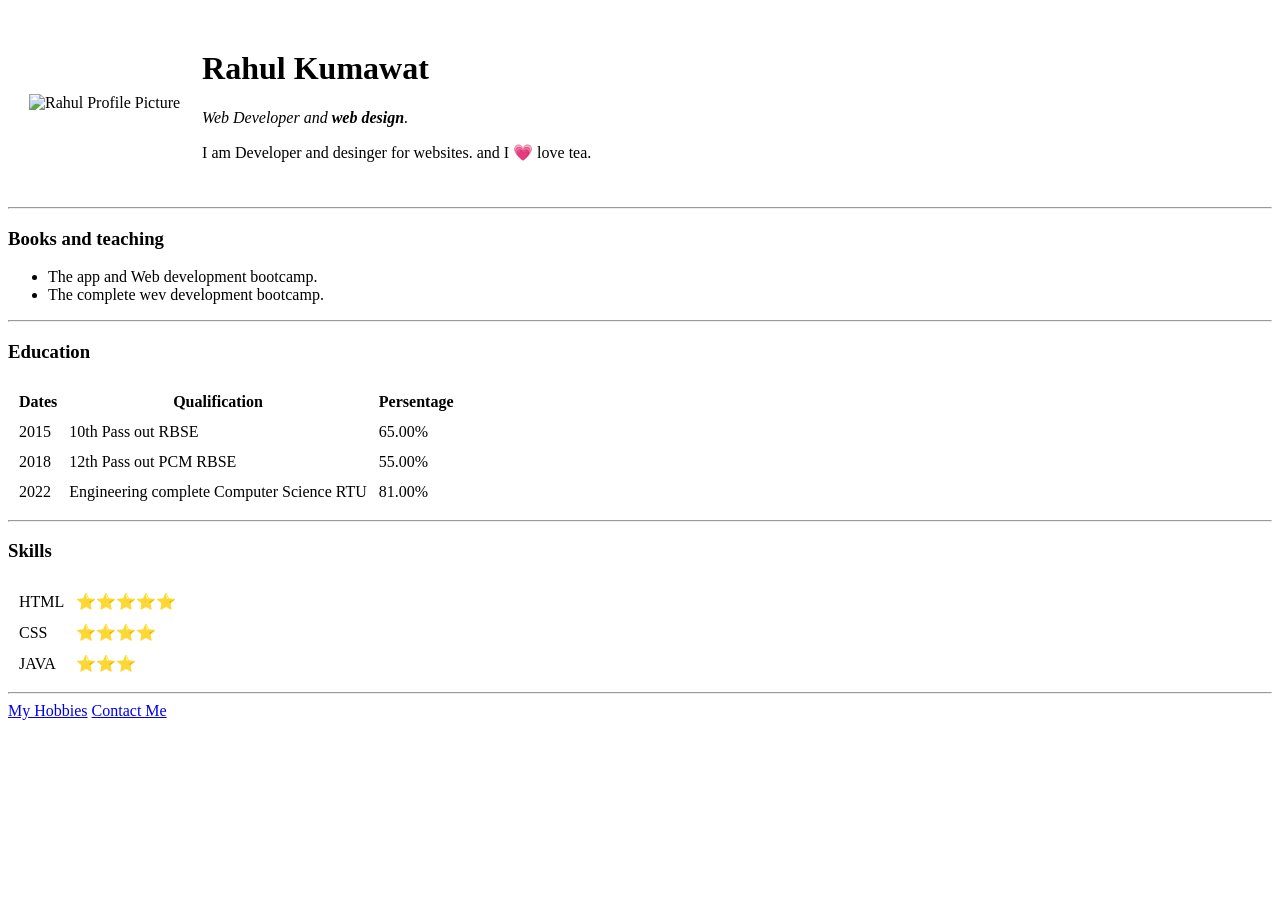
==== index.html @ 817c523f "Add initial cv files" ====
<!DOCTYPE html>
<html lang="en">
  <head>
    <meta charset="UTF-8" />
    <meta http-equiv="X-UA-Compatible" content="IE=edge" />
    <meta name="viewport" content="width=device-width, initial-scale=1.0" />
    <title>Rahul Personal Site</title>
  </head>

  <body>
    <table cellspacing="20">
      <tr>
        <td>
          <img src="Rahul.png" alt="Rahul Profile Picture" width="150px" />
        </td>
        <td>
          <h1>Rahul Kumawat</h1>
          <p>
            <em>Web Developer and <strong>web design</strong>.</em>
          </p>
          <p>I am Developer and desinger for websites. and I 💗 love tea.</p>
        </td>
      </tr>
    </table>
    <hr />
    <h3>Books and teaching</h3>
    <ul>
      <li>The app and Web development bootcamp.</li>
      <li>The complete wev development bootcamp.</li>
    </ul>
    <hr />
    <h3>Education</h3>
    <table cellspacing="10">
      <thead>
        <tr>
          <th>Dates</th>
          <th>Qualification</th>
          <th>Persentage</th>
        </tr>
      </thead>
      <tr>
        <td>2015</td>
        <td>10th Pass out RBSE</td>
        <td>65.00%</td>
      </tr>
      <tr>
        <td>2018</td>
        <td>12th Pass out PCM RBSE</td>
        <td>55.00%</td>
      </tr>
      <tr>
        <td>2022</td>
        <td>Engineering complete Computer Science RTU</td>
        <td>81.00%</td>
      </tr>
    </table>
    <hr />
    <h3>Skills</h3>
    <table cellspacing="10">
      <tr>
        <td>HTML</td>
        <td>⭐⭐⭐⭐⭐</td>
      </tr>
      <tr>
        <td>CSS</td>
        <td>⭐⭐⭐⭐</td>
      </tr>
      <tr>
        <td>JAVA</td>
        <td>⭐⭐⭐</td>
      </tr>
    </table>
    <hr />
    <a href="hobbies.html">My Hobbies</a>
    <a href="contact-me.html">Contact Me</a>
  </body>
</html>
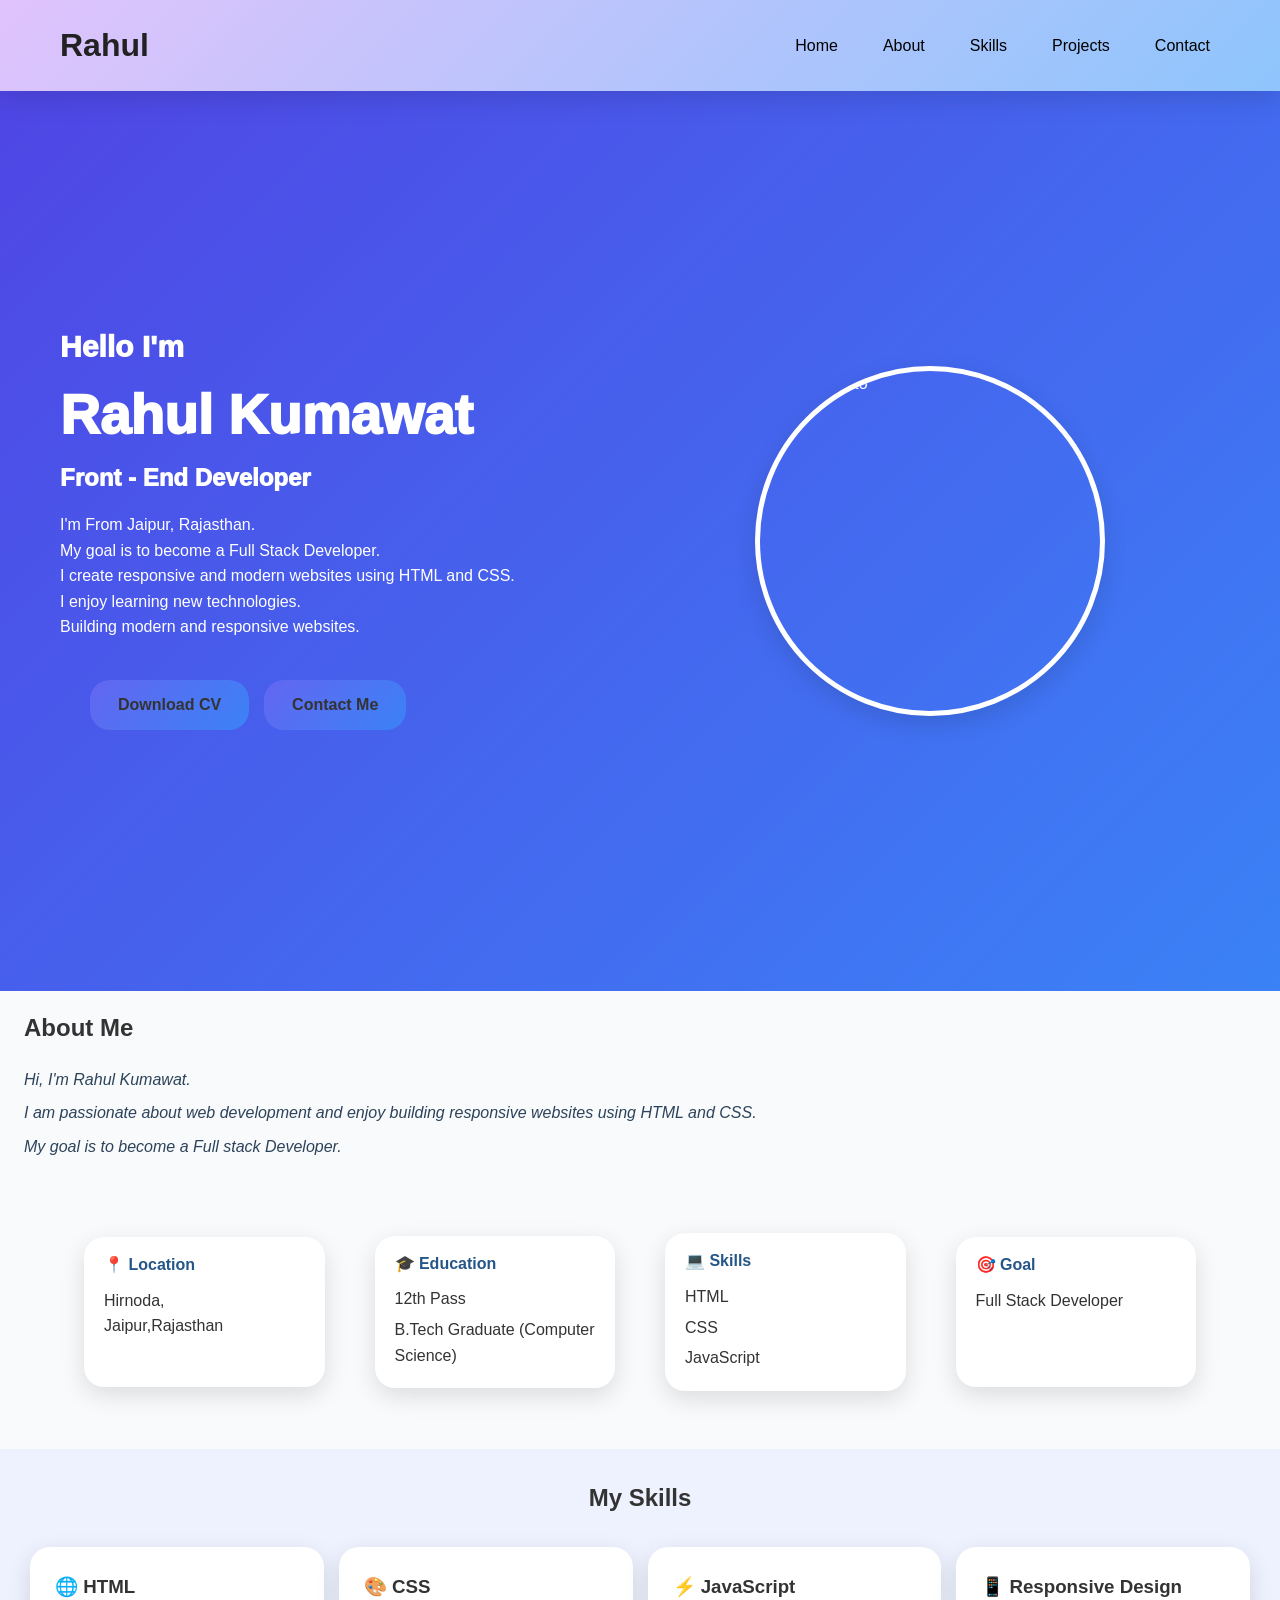
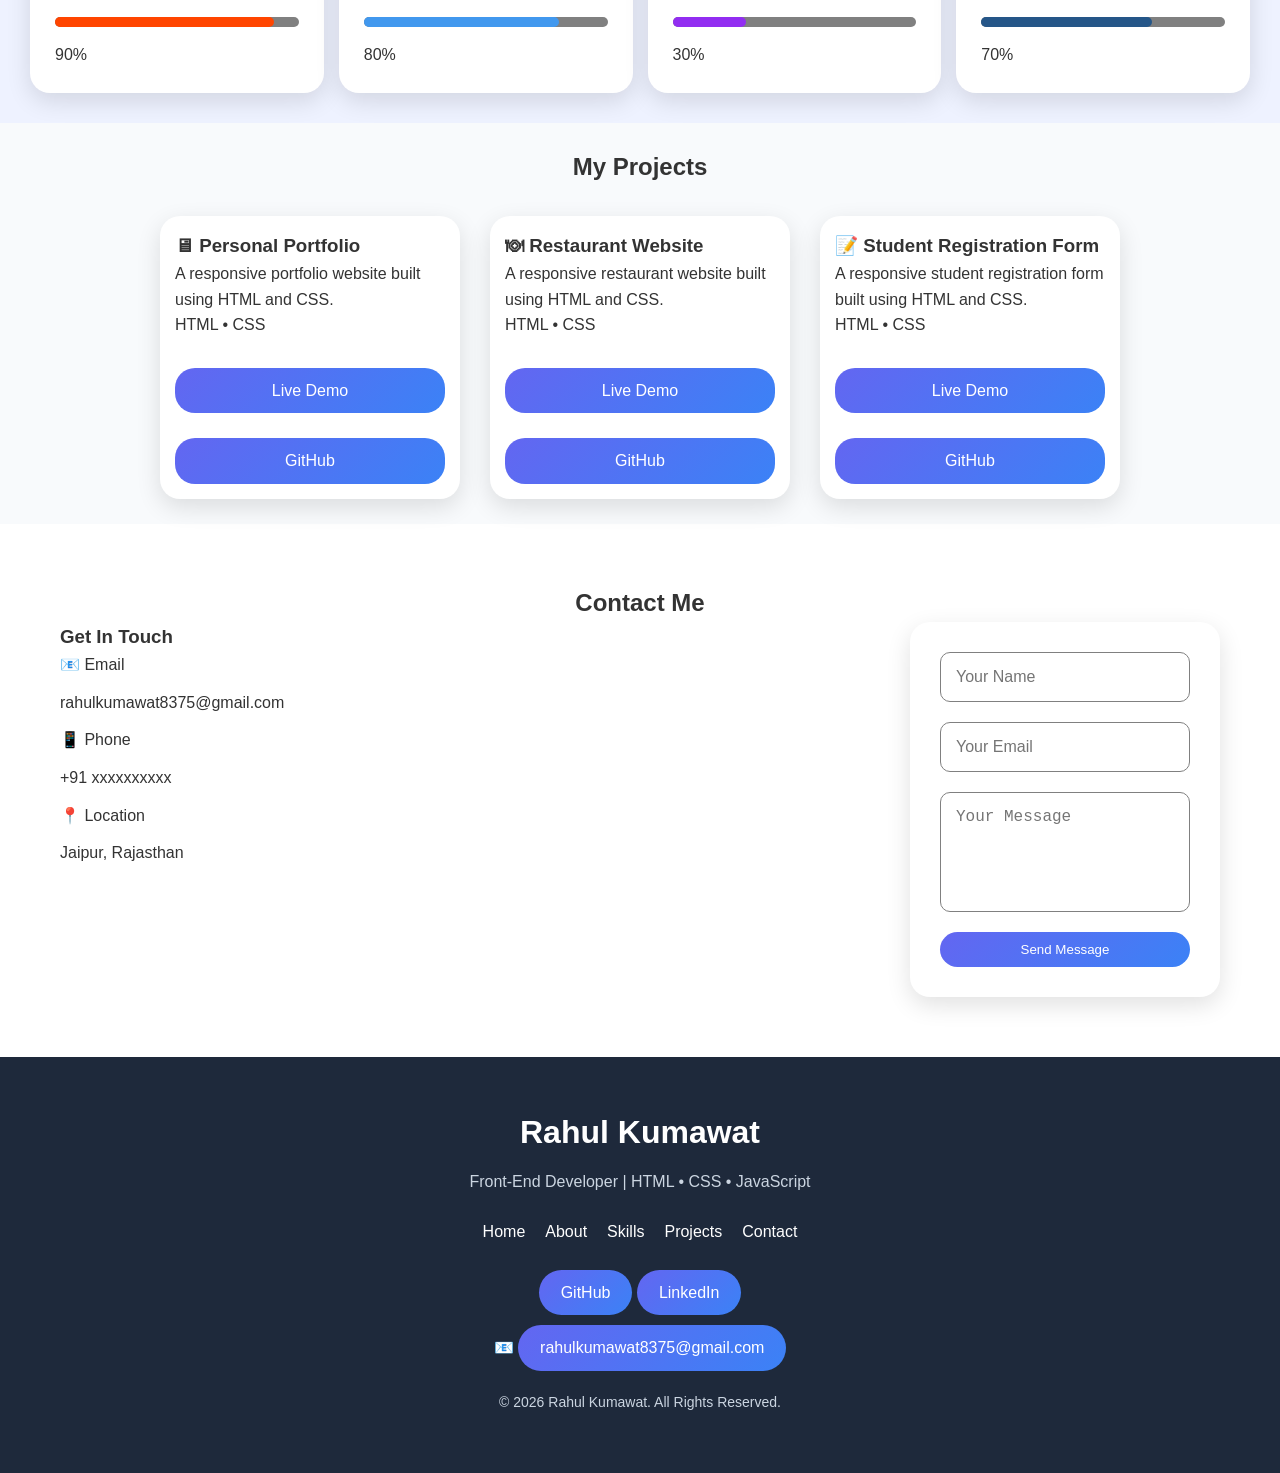
==== commit a5c4917c: "Update index.html and style.css" ====
--- a/index.html
+++ b/index.html
@@ -1,77 +1,207 @@
-<!DOCTYPE html>
+<!doctype html>
 <html lang="en">
-  <head>
+
+<head>
     <meta charset="UTF-8" />
-    <meta http-equiv="X-UA-Compatible" content="IE=edge" />
     <meta name="viewport" content="width=device-width, initial-scale=1.0" />
-    <title>Rahul Personal Site</title>
-  </head>
+    <title>Personal Portfolio</title>
+    <link rel="stylesheet" href="style.css" />
+</head>
 
-  <body>
-    <table cellspacing="20">
-      <tr>
-        <td>
-          <img src="Rahul.png" alt="Rahul Profile Picture" width="150px" />
-        </td>
-        <td>
-          <h1>Rahul Kumawat</h1>
-          <p>
-            <em>Web Developer and <strong>web design</strong>.</em>
-          </p>
-          <p>I am Developer and desinger for websites. and I 💗 love tea.</p>
-        </td>
-      </tr>
-    </table>
-    <hr />
-    <h3>Books and teaching</h3>
-    <ul>
-      <li>The app and Web development bootcamp.</li>
-      <li>The complete wev development bootcamp.</li>
-    </ul>
-    <hr />
-    <h3>Education</h3>
-    <table cellspacing="10">
-      <thead>
-        <tr>
-          <th>Dates</th>
-          <th>Qualification</th>
-          <th>Persentage</th>
-        </tr>
-      </thead>
-      <tr>
-        <td>2015</td>
-        <td>10th Pass out RBSE</td>
-        <td>65.00%</td>
-      </tr>
-      <tr>
-        <td>2018</td>
-        <td>12th Pass out PCM RBSE</td>
-        <td>55.00%</td>
-      </tr>
-      <tr>
-        <td>2022</td>
-        <td>Engineering complete Computer Science RTU</td>
-        <td>81.00%</td>
-      </tr>
-    </table>
-    <hr />
-    <h3>Skills</h3>
-    <table cellspacing="10">
-      <tr>
-        <td>HTML</td>
-        <td>⭐⭐⭐⭐⭐</td>
-      </tr>
-      <tr>
-        <td>CSS</td>
-        <td>⭐⭐⭐⭐</td>
-      </tr>
-      <tr>
-        <td>JAVA</td>
-        <td>⭐⭐⭐</td>
-      </tr>
-    </table>
-    <hr />
-    <a href="hobbies.html">My Hobbies</a>
-    <a href="contact-me.html">Contact Me</a>
-  </body>
-</html>
+<body>
+    <header class="header">
+        <nav class="nav">
+            <a href="#home" class="logo">Rahul</a>
+            <ul>
+                <li><a href="#home">Home</a></li>
+                <li><a href="#about">About</a></li>
+                <li><a href="#skills">Skills</a></li>
+                <li><a href="#projects">Projects</a></li>
+                <li><a href="#contact">Contact</a></li>
+            </ul>
+        </nav>
+    </header>
+    <main>
+        <section id="home" class="hero">
+            <div class="content">
+                <h2>Hello I'm</h2>
+                <h1>Rahul Kumawat</h1>
+                <h3>Front - End Developer</h3>
+                <p>I'm From Jaipur, Rajasthan.</p>
+                <p>My goal is to become a Full Stack Developer.</p>
+                <p>I create responsive and modern websites using HTML and CSS.</p>
+                <p>I enjoy learning new technologies.</p>
+                <p>Building modern and responsive websites.</p>
+                <div class="herobtns">
+                    <a href="resume/resume.pdf" download class="cvbtn">Download CV</a>
+                    <a href="#contact" class="contactbtn">Contact Me</a>
+                </div>
+            </div>
+            <div class="heroimg">
+                <img src="images/_DSC4945.jpeg" alt="Profile Photo" />
+            </div>
+        </section>
+        <section id="about" class="about">
+            <h2>About Me</h2>
+            <div class="aboutcontent">
+                <p>Hi, I'm Rahul Kumawat.</p>
+                <p>
+                    I am passionate about web development and enjoy building responsive
+                    websites using HTML and CSS.
+                </p>
+                <p>My goal is to become a Full stack Developer.</p>
+            </div>
+            <div class="cards">
+                <div class="card">
+                    <h4>📍 Location</h4>
+                    <p>
+                        Hirnoda, <br />
+                        Jaipur,Rajasthan
+                    </p>
+                </div>
+                <div class="card">
+                    <h4>🎓 Education</h4>
+                    <p>12th Pass</p>
+                    <p>B.Tech Graduate (Computer Science)</p>
+                </div>
+                <div class="card">
+                    <h4>💻 Skills</h4>
+                    <p>HTML</p>
+                    <p>CSS</p>
+                    <p>JavaScript</p>
+                </div>
+                <div class="card">
+                    <h4>🎯 Goal</h4>
+                    <p>Full Stack Developer</p>
+                </div>
+            </div>
+        </section>
+        <section id="skills" class="skills">
+            <h2>My Skills</h2>
+            <div class="skill-container">
+                <div class="skill-card">
+                    <h3>🌐 HTML</h3>
+                    <div class="progress">
+                        <div class="progress-bar html"></div>
+                    </div>
+                    <p>90%</p>
+                </div>
+                <div class="skill-card">
+                    <h3>🎨 CSS</h3>
+                    <div class="progress">
+                        <div class="progress-bar css"></div>
+                    </div>
+                    <p>80%</p>
+                </div>
+                <div class="skill-card">
+                    <h3>⚡ JavaScript</h3>
+                    <div class="progress">
+                        <div class="progress-bar js"></div>
+                    </div>
+                    <p>30%</p>
+                </div>
+                <div class="skill-card">
+                    <h3>📱 Responsive Design</h3>
+                    <div class="progress">
+                        <div class="progress-bar responsive"></div>
+                    </div>
+                    <p>70%</p>
+                </div>
+            </div>
+        </section>
+        <section id="projects" class="projects">
+            <h2>My Projects</h2>
+            <div class="project-container">
+                <div class="project-card">
+                    <h3>🖥 Personal Portfolio</h3>
+                    <p>A responsive portfolio website built using HTML and CSS.</p>
+                    <p>HTML • CSS</p>
+                    <div class="project-buttons">
+                        <a href="https://rahulkumawat30.github.io/Personal-Portfolio/" target="_blank"
+                            rel="noopener noreferrer">Live Demo</a>
+                        <a href="https://github.com/rahulkumawat30/Personal-Portfolio" target="_blank"
+                            rel="noopener noreferrer">GitHub</a>
+                    </div>
+                </div>
+                <div class="project-card">
+                    <h3>🍽 Restaurant Website</h3>
+                    <p>A responsive restaurant website built using HTML and CSS.</p>
+                    <p>HTML • CSS</p>
+                    <div class="project-buttons">
+                        <a href="https://rahulkumawat30.github.io/Restaurant-Website/" target="_blank"
+                            rel="noopener noreferrer">Live Demo</a>
+                        <a href="https://github.com/rahulkumawat30/Restaurant-Website" target="_blank"
+                            rel="noopener noreferrer">GitHub</a>
+                    </div>
+                </div>
+                <div class="project-card">
+                    <h3>📝 Student Registration Form</h3>
+                    <p>A responsive student registration form built using HTML and CSS.</p>
+                    <p>HTML • CSS</p>
+                    <div class="project-buttons">
+                        <a href="https://rahulkumawat30.github.io/Student-Registration-form/" target="_blank"
+                            rel="noopener noreferrer">Live Demo</a>
+                        <a href="https://github.com/rahulkumawat30/Student-Registration-form" target="_blank"
+                            rel="noopener noreferrer">GitHub</a>
+                    </div>
+                </div>
+            </div>
+        </section>
+        <section id="contact" class="contact">
+            <h2>Contact Me</h2>
+            <div class="contact-container">
+                <!-- left side -->
+                <div class="contact-info">
+                    <h3>Get In Touch</h3>
+                    <p>📧 Email</p>
+                    <p>rahulkumawat8375@gmail.com</p>
+                    <p>📱 Phone</p>
+                    <p>+91 xxxxxxxxxx</p>
+                    <p>📍 Location</p>
+                    <p>Jaipur, Rajasthan</p>
+                </div>
+                <!-- right side -->
+                <form class="form" method="post">
+                    <input maxlength="30" type="text" placeholder="Your Name">
+                    <input type="email" placeholder="Your Email">
+                    <textarea placeholder="Your Message"></textarea>
+                    <button type="submit">Send Message</button>
+                </form>
+            </div>
+        </section>
+    </main>
+    <footer class="footer">
+        <div class="footer-content">
+            <h2>Rahul Kumawat</h2>
+            <p>Front-End Developer | HTML • CSS • JavaScript</p>
+            <div class="footer-links">
+                <a href="#home">Home</a>
+            <a href="#about">About</a>
+            <a href="#skills">Skills</a>
+            <a href="#projects">Projects</a>
+            <a href="#contact">Contact</a>
+            </div>
+            <div class="social-links">
+                <a href="https://github.com/rahulkumawat30" target="_blank" rel="noopener noreferrer">
+                GitHub
+            </a>
+            <a href="https://www.linkedin.com/in/rahul-kumawat-bb94521a8/"
+       target="_blank"
+       rel="noopener noreferrer">
+       LinkedIn
+    </a>
+    <p>
+    📧
+    <a href="mailto:rahulkumawat8375@gmail.com">
+        rahulkumawat8375@gmail.com
+    </a>
+</p>
+            </div>
+            <p class="copyright">
+                &copy; 2026 Rahul Kumawat. All Rights Reserved.
+            </p>
+        </div>
+    </footer>
+</body>
+
+</html>
--- a/style.css
+++ b/style.css
@@ -0,0 +1,528 @@
+/* Global Styles */
+
+* {
+  margin: 0;
+  padding: 0;
+  box-sizing: border-box;
+}
+
+html {
+  scroll-behavior: smooth;
+}
+
+body {
+  color: #333;
+  font-family: Arial, Helvetica, sans-serif;
+  font-size: 16px;
+  line-height: 1.6;
+}
+
+/* Header */
+
+.header {
+  /* background-image: linear-gradient(135deg, #e0c3fc 0%, #8ec5fc 100%); */
+  background: linear-gradient(135deg, #E0C3FC, #8EC5FC);
+  box-shadow: 0 8px 25px rgba(0,0,0,.12);
+  position: sticky;
+  top: 0;
+  z-index: 1000;
+}
+
+/* navigation */
+
+.nav {
+  display: flex;
+  justify-content: space-between;
+  align-items: center;
+  padding: 20px 60px;
+}
+
+.nav ul {
+  display: flex;
+  gap: 25px;
+}
+
+.nav li {
+  list-style: none;
+}
+
+.nav li a {
+  display: block;
+  text-decoration: none;
+  font-weight: 500;
+  color: black;
+  padding: 10px;
+  border-radius: 20px;
+  transition:
+    background-color 0.3s,
+    color 0.3s,
+    transform 0.3s;
+}
+
+.nav li a:hover {
+  background-color: lightblue;
+  color: white;
+  transform: translateY(-2px);
+}
+
+.logo {
+  text-decoration: none;
+  color: #222;
+  font-size: 2rem;
+  font-weight: bold;
+  cursor: pointer;
+  transition: transform 0.3s;
+}
+
+.logo:hover {
+  transform: scale(1.1);
+}
+
+/* hero section */
+
+.hero {
+  color: white;
+  min-height: 100vh;
+  padding: 60px;
+  /* background: linear-gradient(#4198ee, #922df1); */
+  background: linear-gradient(135deg, #4F46E5, #3B82F6);
+  display: flex;
+  justify-content: space-between;
+  align-items: center;
+}
+
+.content {
+  flex: 1;
+  display: flex;
+  flex-direction: column;
+  justify-content: center;
+  max-width: 600px;
+}
+
+.hero h1 {
+  font-size: 55px;
+}
+
+.hero h2 {
+  font-size: 30px;
+}
+
+.hero h3 {
+  font-size: 24px;
+  margin-bottom: 15px;
+}
+
+.hero h1,
+.hero h2,
+.hero h3 {
+  font-weight: 1000;
+}
+
+.hero p {
+  max-width: 600px;
+}
+
+.herobtns {
+  padding: 15px;
+  margin: 15px;
+  display: flex;
+  gap: 15px;
+  margin-top: 25px;
+}
+
+.herobtns a {
+  text-decoration: none;
+  background: linear-gradient(135deg,#6366F1,#3B82F6);
+  color: #333;
+  border: none;
+  padding: 12px 28px;
+  border-radius: 20px;
+  transition: transform 0.3s;
+  margin-right: 0;
+  font-weight: 600;
+}
+
+.herobtns a:hover {
+  background: linear-gradient(135deg,#4338CA,#2563EB);
+  color: white;
+  transform: translateY(-3px);
+}
+
+.heroimg {
+  flex: 1;
+  display: flex;
+  justify-content: center;
+}
+
+.heroimg img {
+  width: 350px;
+  height: 350px;
+  border-radius: 50%;
+  object-fit: cover;
+  box-shadow: 0 8px 25px rgba(0,0,0,.12);
+  border: 5px solid white;
+}
+
+/* about section */
+
+.about {
+  /* background-image: linear-gradient(#d7b8f3, #4885be); */
+  background-color: #F8FAFC;
+  text-align: left;
+  padding: 18px 24px;
+}
+
+.about h2 {
+  margin-bottom: 15px;
+}
+
+.aboutcontent {
+  margin-bottom: 40px;
+}
+.about .aboutcontent {
+  font-family: Verdana, Geneva, Tahoma, sans-serif;
+  font-style: italic;
+  color: #2d435a;
+  line-height: 2.1;
+}
+
+.about .cards {
+  display: flex;
+  justify-content: space-between;
+  align-items: center;
+  padding: 30px 40px;
+  margin: 10px 20px;
+  gap: 50px;
+}
+
+.about .cards .card {
+  width: 250px;
+  min-height: 150px;
+  background-color: white;
+  padding: 15px 20px;
+  border-radius: 20px;
+  box-shadow: 0 8px 25px rgba(0,0,0,.12);
+  transition: transform 0.3s;
+}
+
+.about .cards h4 {
+  color: #255688;
+  margin-bottom: 10px;
+}
+.card p{
+    margin-bottom: 5px;
+}
+
+.about .cards .card:hover {
+  transform: translateY(-5px);
+  color: rgb(85, 35, 177);
+}
+
+/* skills section */
+
+.skills {
+  /* background: linear-gradient(#e793d2, #eeb075, #96949433); */
+  background-color: #EEF2FF;
+  padding: 30px 30px;
+}
+.skills h2 {
+  text-align: center;
+  margin-bottom: 30px;
+}
+.skill-container {
+  display: flex;
+  gap: 15px;
+  justify-content: space-between;
+}
+
+.skill-card {
+  flex: 1;
+  padding: 25px 25px;
+  background-color: white;
+  border-radius: 20px;
+  box-shadow: 0 8px 25px rgba(0,0,0,.12);
+  transition: transform 0.3s;
+  display: flex;
+  flex-direction: column;
+  gap: 15px;
+}
+
+.skill-card:hover {
+  transform: translateY(-5px);
+}
+
+.progress {
+  width: 100%;
+  height: 10px;
+  border-radius: 20px;
+  background-color: gray;
+}
+
+.progress-bar {
+  height: 100%;
+  border-radius: 20px;
+}
+
+.html {
+  width: 90%;
+  background-color: orangered;
+}
+
+.css {
+  width: 80%;
+  background-color: #4198ee;
+}
+
+.js {
+  width: 30%;
+  background-color: #922df1;
+}
+
+.responsive {
+  width: 70%;
+  background-color: #255688;
+}
+
+/* project section */
+
+.projects {
+  /* background-image: linear-gradient(#d7b8f3, #4885be); */
+  background-color: #F8FAFC;
+  padding: 25px 25px;
+}
+
+.projects h2 {
+  text-align: center;
+  margin-bottom: 30px;
+}
+
+.project-container {
+  display: flex;
+  justify-content: center;
+  gap: 30px;
+  flex-wrap: wrap;
+}
+
+.project-card{
+    width: 300px;
+    background-color: white;
+    border-radius: 20px;
+    padding: 15px 15px;
+    box-shadow: 0 8px 25px rgba(0,0,0,.12);
+transition: transform 0.3s;
+}
+
+
+.project-card:hover{
+    transform: translateY(-5px);
+}
+
+.project-buttons a{
+text-decoration: none;
+ background: linear-gradient(135deg,#6366F1,#3B82F6);
+color: white;
+border-radius: 20px;
+padding:10px ;
+transition: 0.3s;
+display: block;
+text-align: center;
+gap: 10px;
+margin-top: 15px;
+}
+
+.project-buttons{
+    margin-top: 15px;
+    display: flex;
+    flex-direction: column;
+    gap: 10px;
+}
+.project-buttons a:hover{ 
+background: linear-gradient(135deg,#4338CA,#2563EB);
+}
+
+/* contact section */
+
+.contact{
+    padding: 60px;
+}
+.contact h2{
+    
+    text-align: center;
+}
+
+.contact-info p{
+    margin-bottom: 12px;
+}
+.contact-container{
+    display: flex;
+    justify-content: space-between;
+    gap: 40px;
+}
+ 
+.form{
+    display: flex;
+    flex-direction: column;
+    gap: 20px;
+    background-color: white;
+    padding: 30px;
+    border-radius: 20px;
+    box-shadow: 0 8px 25px rgba(0,0,0,.12);
+}
+.form input, .form textarea{
+    width: 250px;
+    padding: 15px;
+    border: 1px solid gray;
+    border-radius: 10px;
+    font-size: 16px;
+}
+textarea{
+    resize: none;
+    height: 120px;
+}
+input:focus, textarea:focus{
+    outline: none;
+    border: 2px solid #6c63ff;
+    box-shadow: 0 8px 25px rgba(0,0,0,.12);
+    border-color: purple;
+}
+
+.form button{
+  background: linear-gradient(135deg,#6366F1,#3B82F6);
+color: white;
+border: none;
+padding: 10px;
+border-radius: 20px;
+transition: transform 0.3s;
+cursor: pointer;
+}
+
+.form button:hover{
+    transform: translateY(-3px);
+}
+
+/* footer section */
+
+.footer{
+    background:#1E293B;
+    color:white;
+    padding:50px 20px;
+    text-align:center;
+}
+
+
+.footer-content{
+    max-width:900px;
+    margin:auto;
+}
+.footer h2{
+    margin-bottom:10px;
+    font-size:2rem;
+}
+
+.footer p{
+    margin:10px 0;
+    color:#CBD5E1;
+}
+
+.footer-links{
+    margin:25px 0;
+    display:flex;
+    justify-content:center;
+    flex-wrap:wrap;
+    gap:20px;
+}
+.footer-links a{
+    color:white;
+    text-decoration:none;
+    transition:.3s;
+}
+.footer-links a:hover{
+    color:#60A5FA;
+}
+.social-links{
+    margin:20px 0;
+}
+.social-links a{
+    display:inline-block;
+    text-decoration:none;
+    color:white;
+    padding:10px 22px;
+    border-radius:30px;
+    background:linear-gradient(135deg,#6366F1,#3B82F6);
+    transition:.3s;
+}
+.social-links a:hover{
+    transform:translateY(-3px);
+    background:linear-gradient(135deg,#4338CA,#2563EB);
+}
+
+.copyright{
+    margin-top:30px;
+    font-size:14px;
+}
+
+/* responsive */
+
+@media (max-width: 768px) {
+  .nav {
+    flex-direction: column;
+  }
+
+  .nav ul {
+    width: 100%;
+    flex-direction: column;
+    margin-top: 20px;
+    gap: 15px;
+    align-items: center;
+  }
+
+  .nav li a {
+    text-align: center;
+  }
+
+  .hero {
+    flex-direction: column-reverse;
+    gap: 15px;
+    align-items: center;
+    padding: 40px 20px;
+    text-align: center;
+  }
+
+  .heroimg img {
+    width: 250px;
+    height: 250px;
+  }
+
+  .herobtns {
+    display: flex;
+    flex-direction: column;
+    gap: 15px;
+  }
+
+  .about .cards {
+    flex-direction: column;
+  }
+  .card {
+    width: 100%;
+    max-width: 350px;
+  }
+  .skill-card {
+    width: 100%;
+  }
+
+  .skill-container {
+    flex-direction: column;
+    gap: 15px;
+  }
+  .project-container{
+    flex-direction: column;
+    gap: 15px;
+  }
+  .contact-container{
+flex-direction:column;
+}
+.footer-links{
+    flex-direction:column;
+    gap:12px;
+}
+}
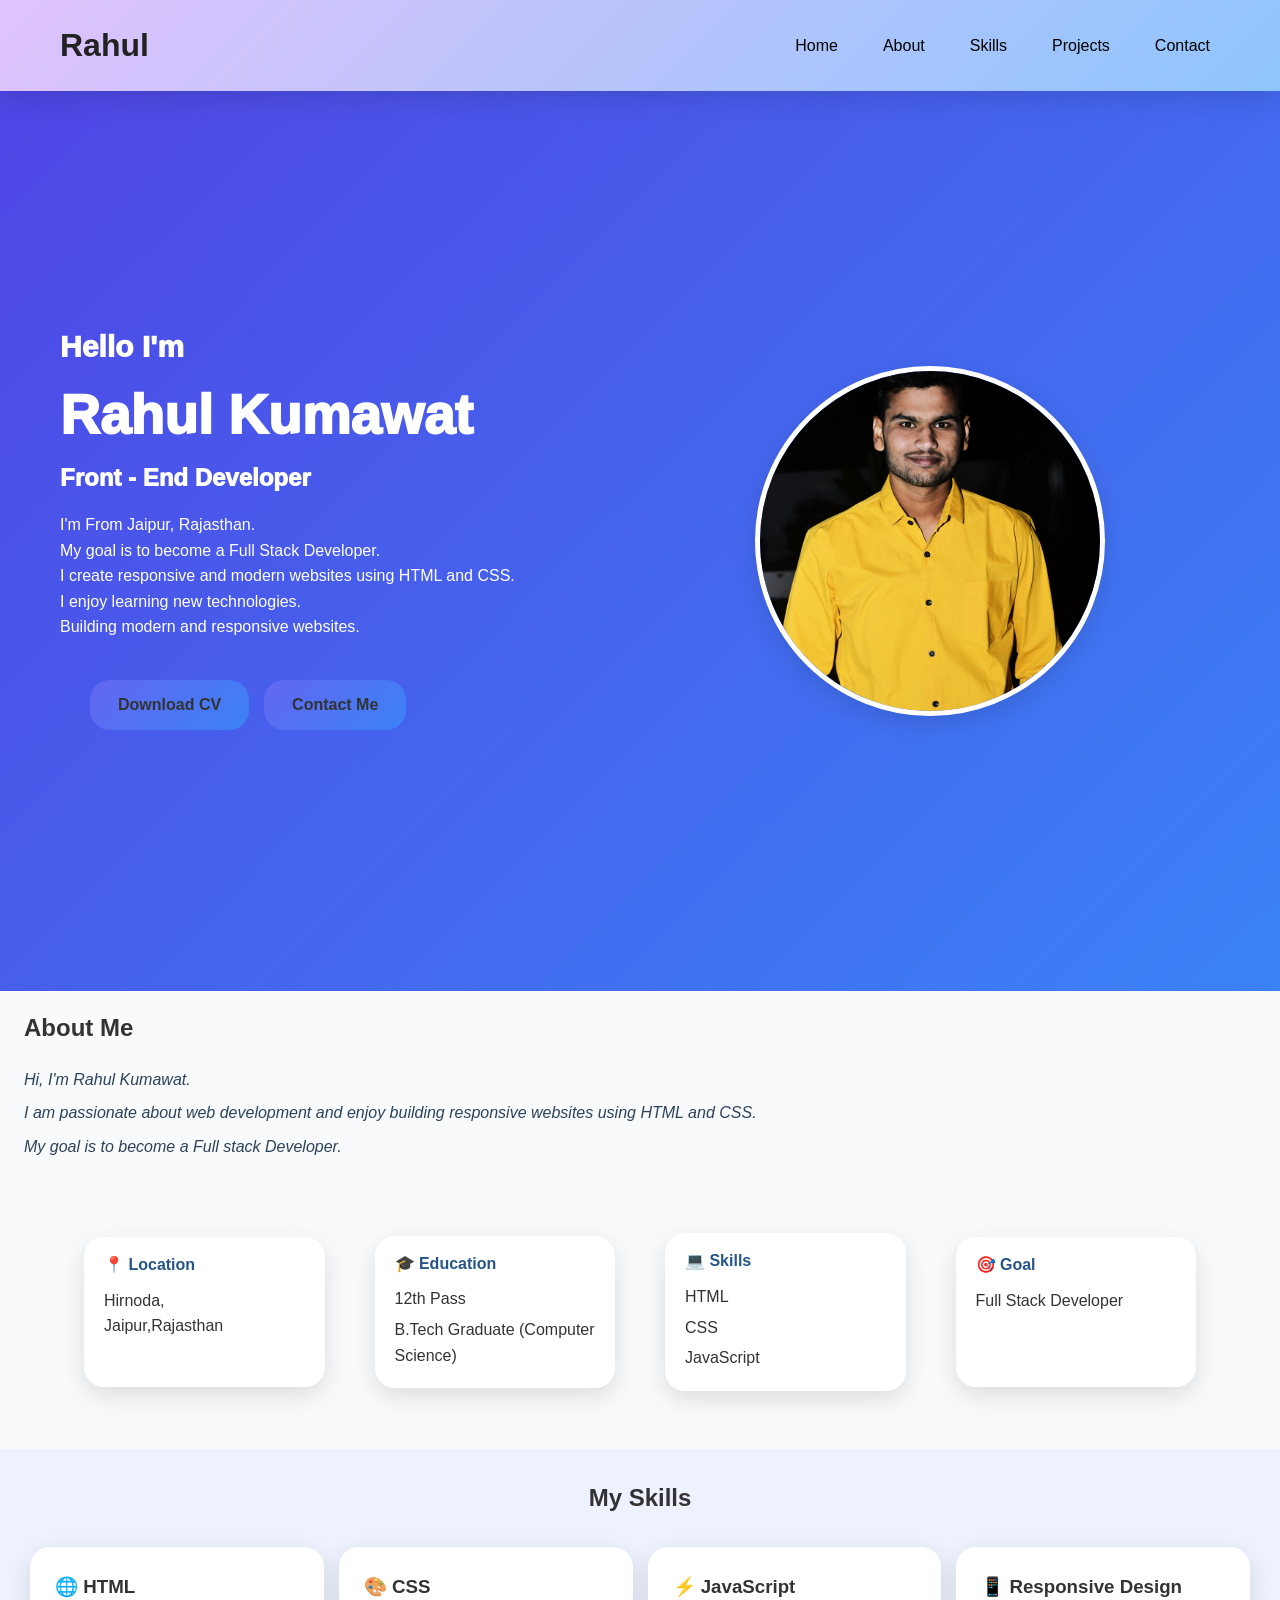
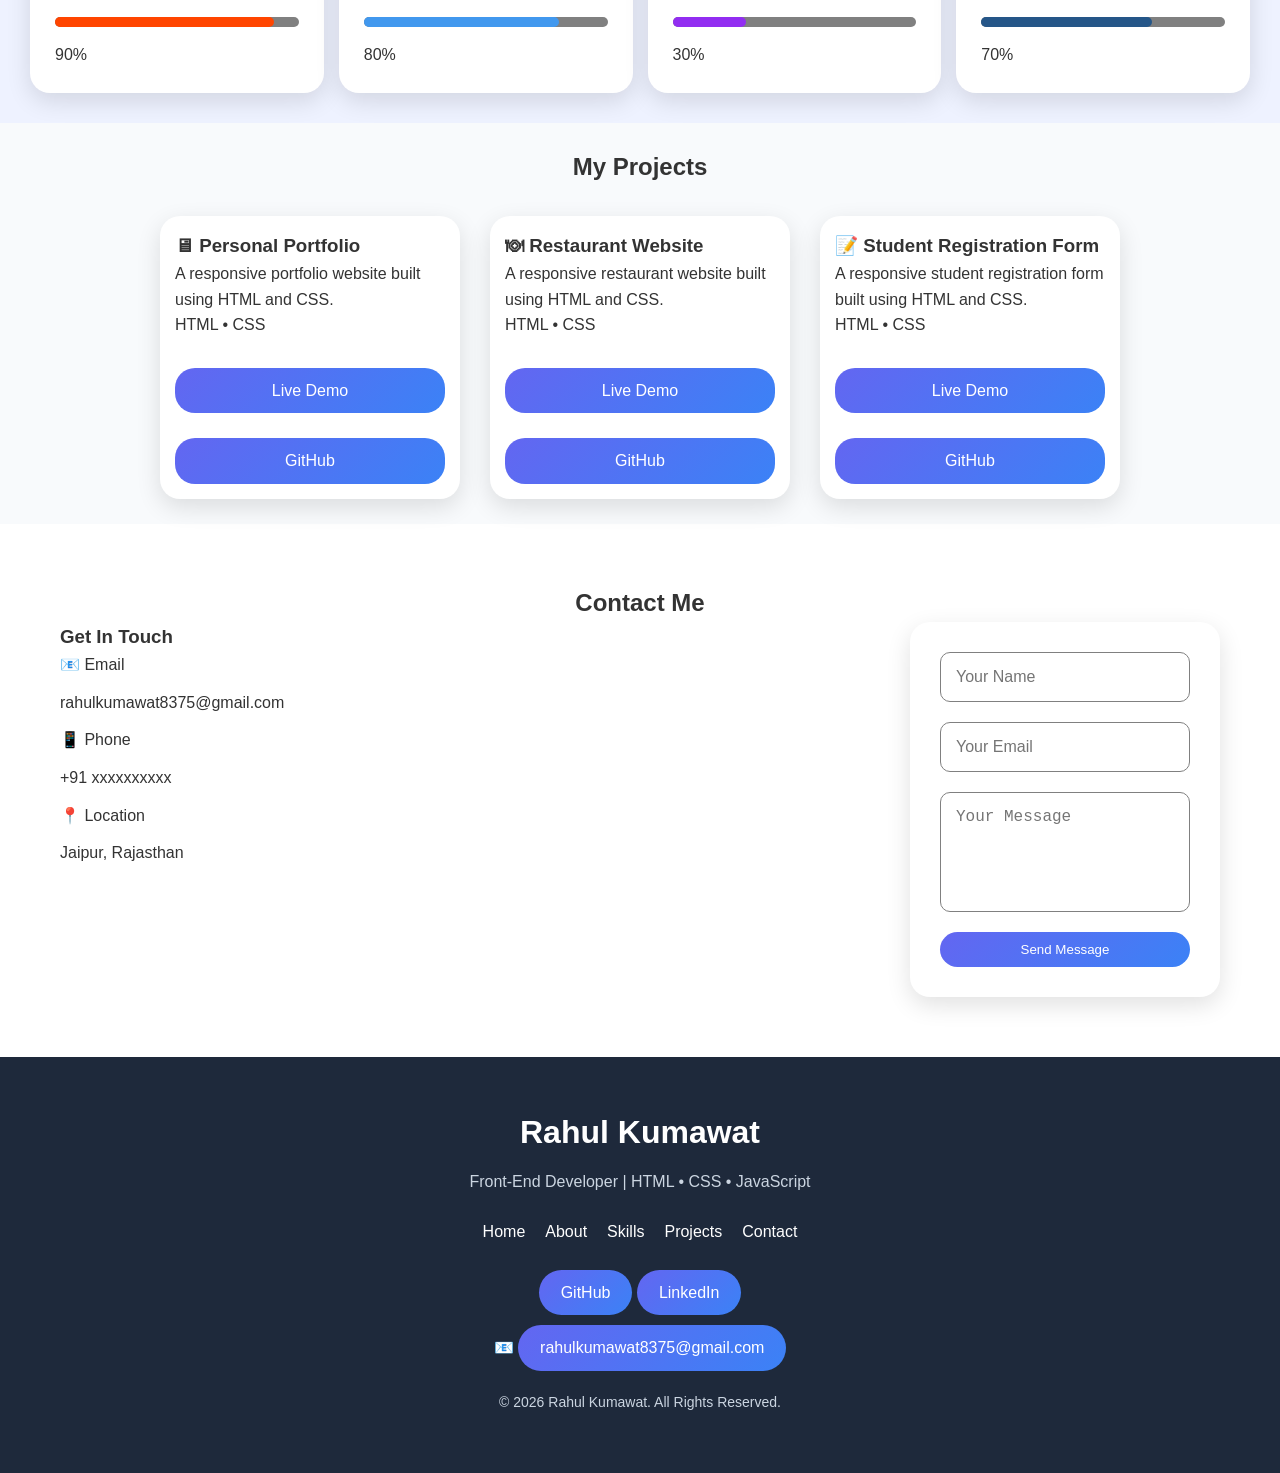
==== commit 4662e629: "Update profile image and content adjustments Updated the profile image and made minor adjustments to" ====
--- a/index.html
+++ b/index.html
@@ -38,7 +38,7 @@
                 </div>
             </div>
             <div class="heroimg">
-                <img src="images/_DSC4945.jpeg" alt="Profile Photo" />
+                <img src="images/profile.jpeg" alt="Profile Photo" />
             </div>
         </section>
         <section id="about" class="about">
@@ -204,4 +204,4 @@
     </footer>
 </body>
 
-</html>+</html>
